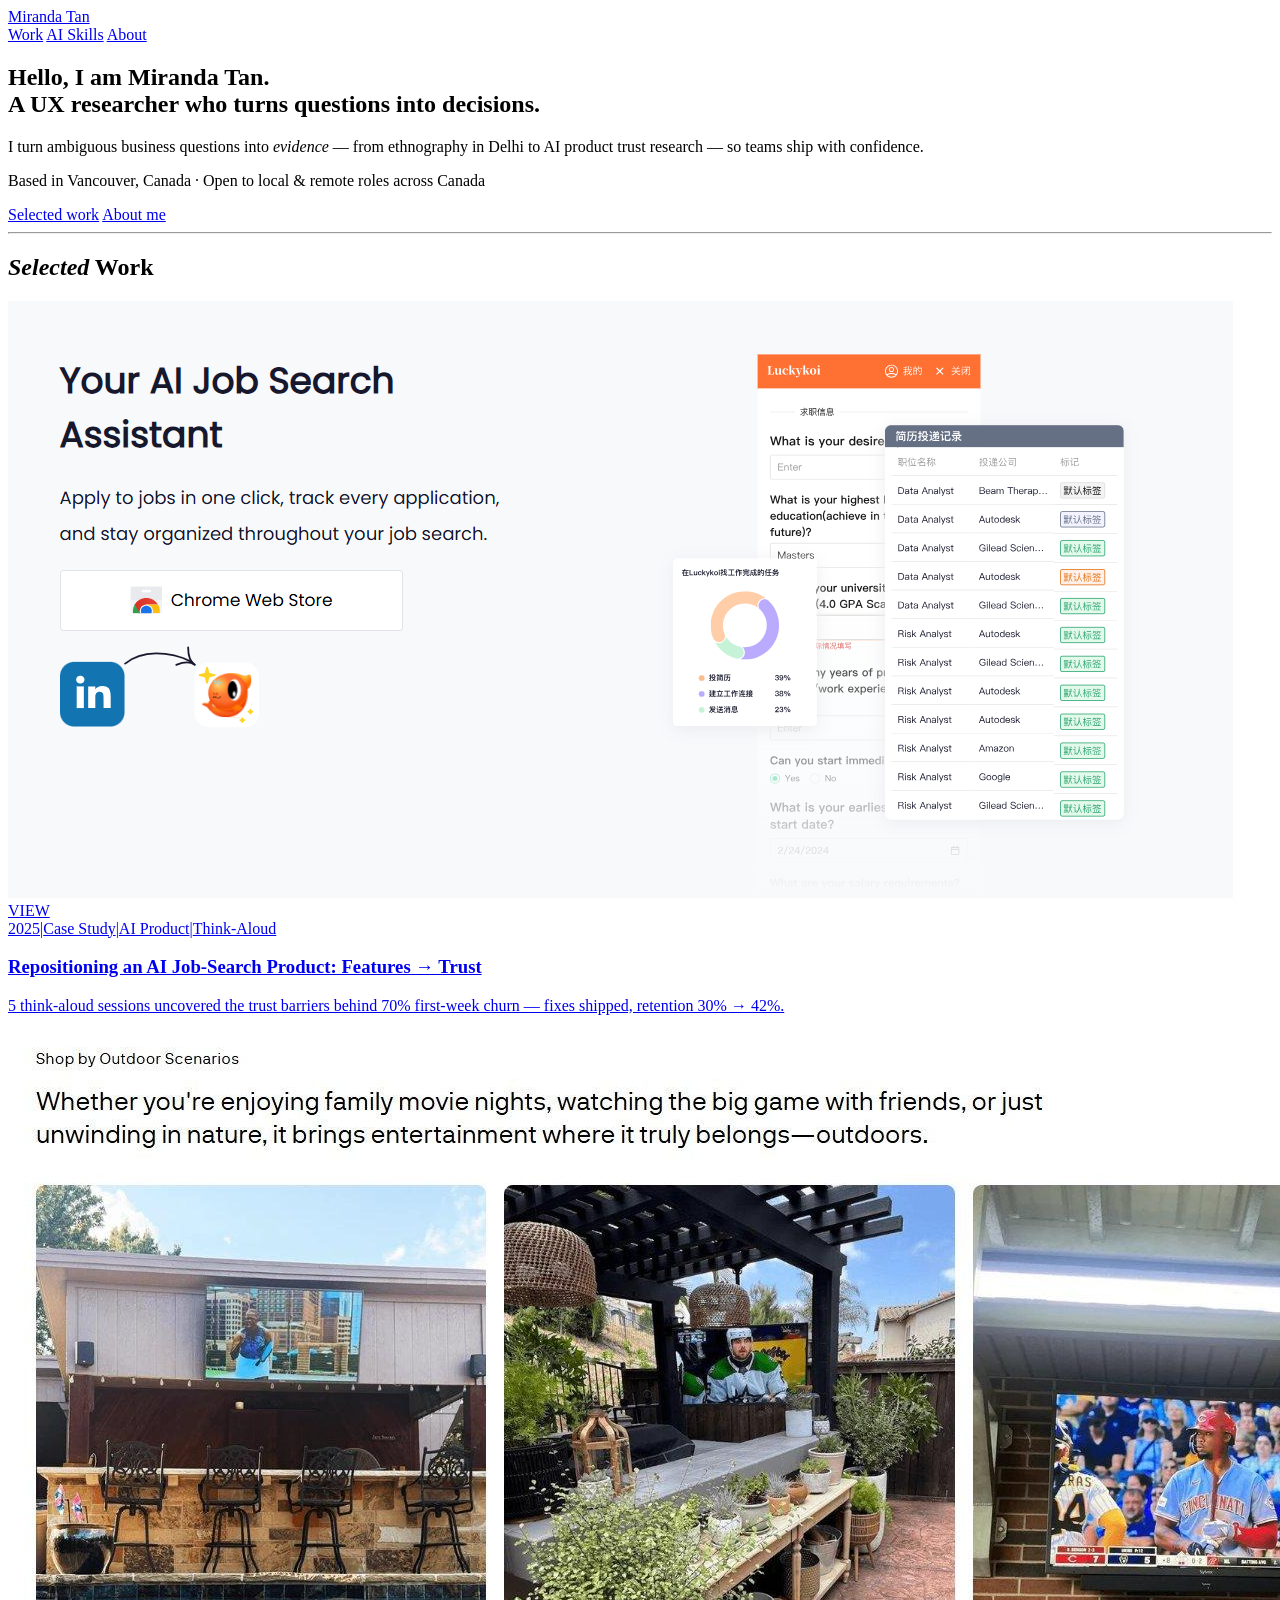
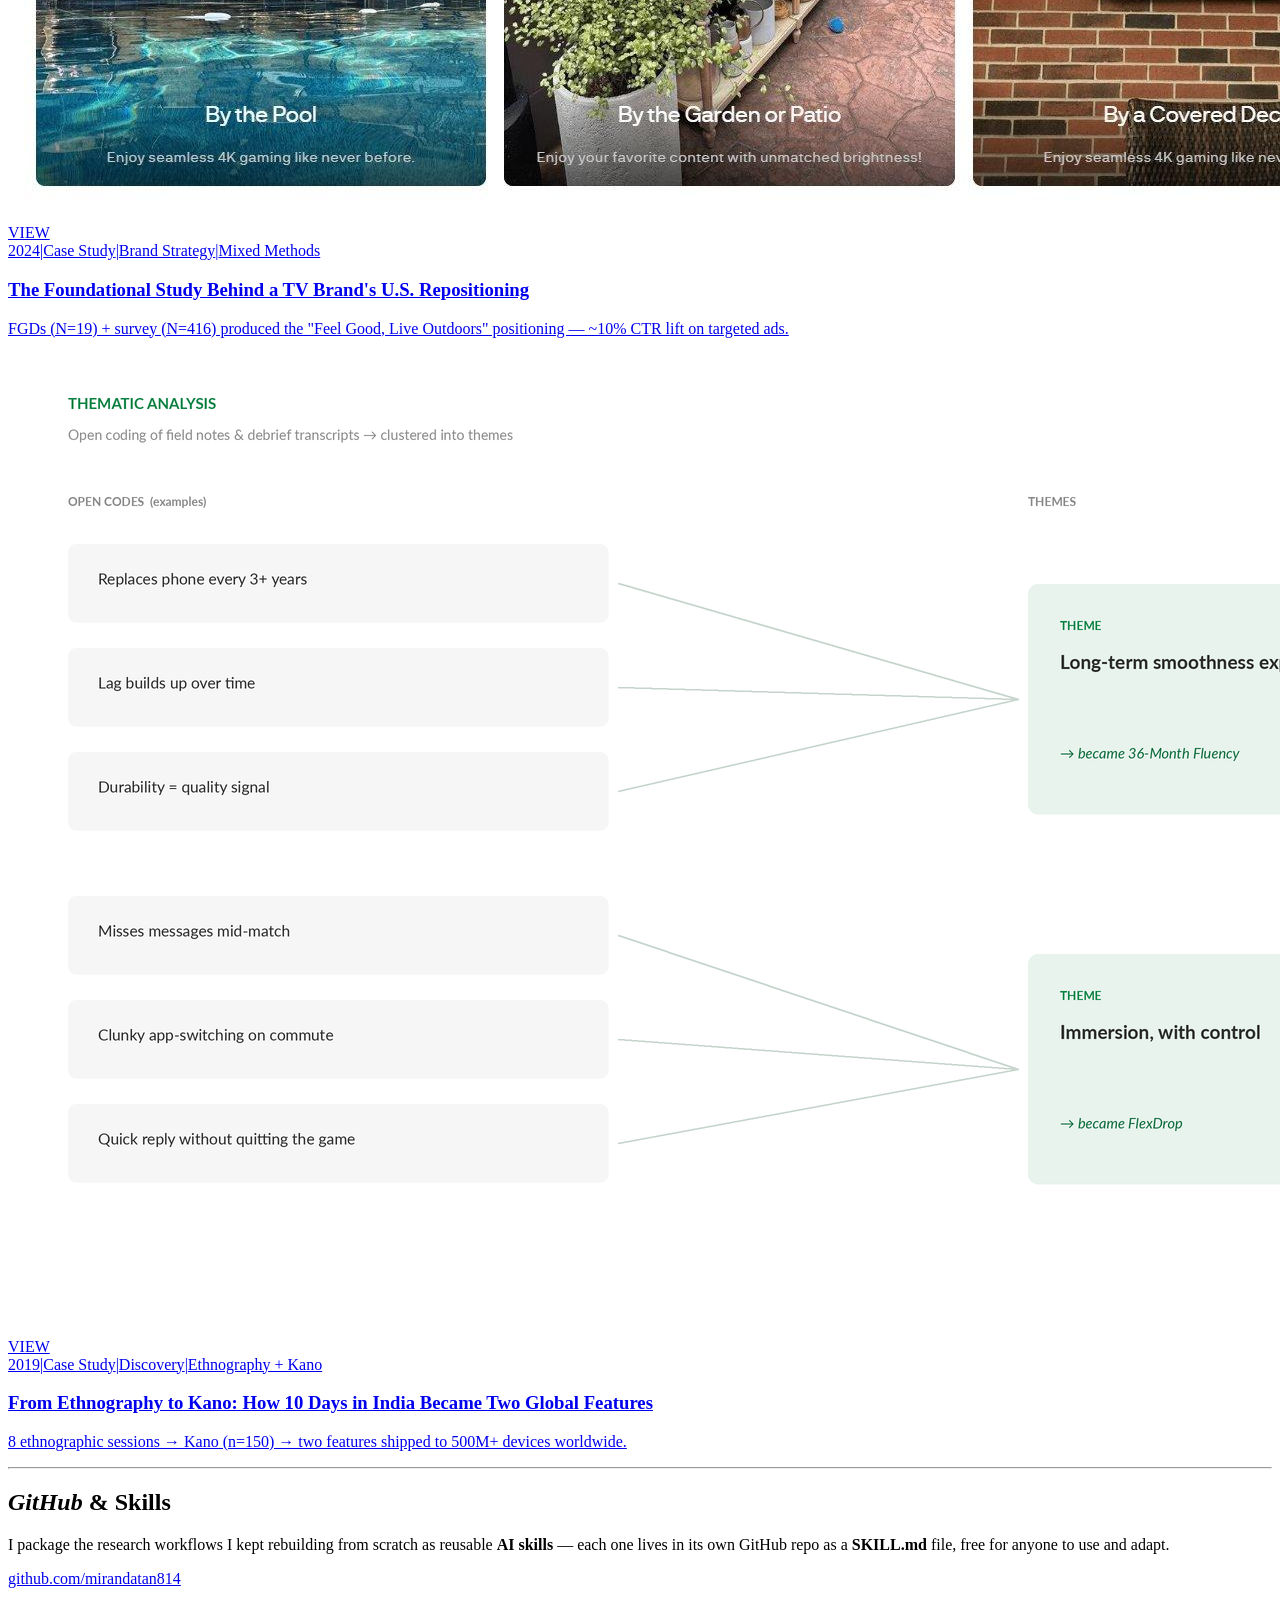
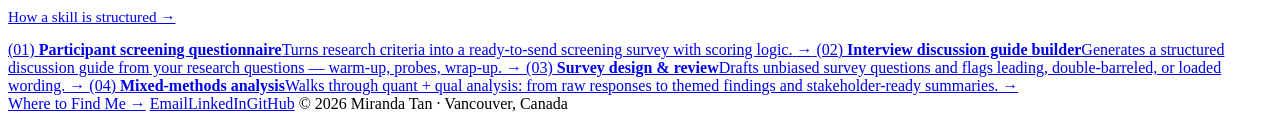
==== index.html @ 045ad78a "Update index.html" ====
<!DOCTYPE html>
<html lang="en">
<head>
<meta charset="UTF-8">
<meta name="viewport" content="width=device-width, initial-scale=1.0">
<title>Miranda Tan — UX Researcher</title>
<meta name="description" content="Portfolio of Miranda Tan, UX Researcher based in Vancouver, Canada.">
<link rel="stylesheet" href="styles.css">
</head>
<body>

<header class="nav">
  <a class="brand" href="index.html"><span class="dot"></span>Miranda Tan</a>
  <nav class="links">
    <a href="work.html">Work</a>
    <a href="skills.html">AI Skills</a>
    <a href="about.html">About</a>
  </nav>
</header>

<main>
  <section class="hero">
    <h1>Hello, I am <span class="serif-it">Miranda Tan</span>.<br>A UX researcher who turns questions into decisions.</h1>
    <p class="sub">I turn ambiguous business questions into <em>evidence</em> — from ethnography in Delhi to AI product trust research — so teams ship with confidence.</p>
    <p class="loc"><span class="pin"></span>Based in Vancouver, Canada · Open to local &amp; remote roles across Canada</p>
    <div class="cta-row">
      <a class="btn" href="work.html">Selected work</a>
      <a class="btn ghost" href="about.html">About me</a>
    </div>
  </section>

  <div class="gradient-band" role="presentation"></div>

  <div class="wrap"><hr class="divider"></div>

  <section class="block">
    <div class="wrap">
      <h2 class="eyebrow"><em>Selected</em> Work</h2>
      <div class="work-grid">
        <a class="work-card" href="case-ai-thinkaloud.html">
          <div class="thumb">
            <img src="images/ai-product.jpg" alt="Luckykoi AI job search assistant">
            <div class="veil"><span>VIEW</span></div>
          </div>
          <div class="tags">2025<span class="sep">|</span>Case Study<span class="sep">|</span>AI Product<span class="sep">|</span>Think-Aloud</div>
          <h3>Repositioning an AI Job-Search Product: Features → Trust</h3>
          <p class="desc">5 think-aloud sessions uncovered the trust barriers behind 70% first-week churn — fixes shipped, retention 30% → 42%.</p>
        </a>
        <a class="work-card" href="case-tv-brand.html">
          <div class="thumb">
            <img src="images/tv-website.jpg" alt="Sylvox website rebuilt around outdoor scenarios">
            <div class="veil"><span>VIEW</span></div>
          </div>
          <div class="tags">2024<span class="sep">|</span>Case Study<span class="sep">|</span>Brand Strategy<span class="sep">|</span>Mixed Methods</div>
          <h3>The Foundational Study Behind a TV Brand's U.S. Repositioning</h3>
          <p class="desc">FGDs (N=19) + survey (N=416) produced the "Feel Good, Live Outdoors" positioning — ~10% CTR lift on targeted ads.</p>
        </a>
        <a class="work-card" href="case-india-gaming.html">
          <div class="thumb">
            <img src="images/india-hero.jpg" alt="Thematic analysis from the India gaming study">
            <div class="veil"><span>VIEW</span></div>
          </div>
          <div class="tags">2019<span class="sep">|</span>Case Study<span class="sep">|</span>Discovery<span class="sep">|</span>Ethnography + Kano</div>
          <h3>From Ethnography to Kano: How 10 Days in India Became Two Global Features</h3>
          <p class="desc">8 ethnographic sessions → Kano (n=150) → two features shipped to 500M+ devices worldwide.</p>
        </a>
      </div>
    </div>
  </section>

  <div class="wrap"><hr class="divider"></div>

  <section class="block">
    <div class="wrap">
      <h2 class="eyebrow"><em>GitHub</em> & Skills</h2>
      <div class="github-grid">
        <div class="github-intro">
          <p>I package the research workflows I kept rebuilding from scratch as reusable <strong>AI skills</strong> — each one lives in its own GitHub repo as a <strong>SKILL.md</strong> file, free for anyone to use and adapt.</p>
          <a class="btn ghost" href="https://github.com/mirandatan814">github.com/mirandatan814</a>
          <p style="margin-top:20px; font-size:0.95rem;"><a href="skills.html" class="dotted">How a skill is structured →</a></p>
        </div>
        <div class="github-list">
          <a class="skill-row" href="https://github.com/mirandatan814">
            <span class="f-num">(01)</span>
            <span class="f-body"><strong>Participant screening questionnaire</strong><span>Turns research criteria into a ready-to-send screening survey with scoring logic.</span></span>
            <span class="f-arrow">→</span>
          </a>
          <a class="skill-row" href="https://github.com/mirandatan814">
            <span class="f-num">(02)</span>
            <span class="f-body"><strong>Interview discussion guide builder</strong><span>Generates a structured discussion guide from your research questions — warm-up, probes, wrap-up.</span></span>
            <span class="f-arrow">→</span>
          </a>
          <a class="skill-row" href="https://github.com/mirandatan814">
            <span class="f-num">(03)</span>
            <span class="f-body"><strong>Survey design &amp; review</strong><span>Drafts unbiased survey questions and flags leading, double-barreled, or loaded wording.</span></span>
            <span class="f-arrow">→</span>
          </a>
          <a class="skill-row" href="https://github.com/mirandatan814">
            <span class="f-num">(04)</span>
            <span class="f-body"><strong>Mixed-methods analysis</strong><span>Walks through quant + qual analysis: from raw responses to themed findings and stakeholder-ready summaries.</span></span>
            <span class="f-arrow">→</span>
          </a>
        </div>
      </div>
    </div>
  </section>
</main>

<footer>
  <div class="wrap">
    <span class="find"><a href="about.html">Where to Find Me →</a></span>
    <span class="flinks"><a href="mailto:mirandatan92@gmail.com">Email</a><a href="https://www.linkedin.com/in/mirandatanuxr/">LinkedIn</a><a href="https://github.com/mirandatan814">GitHub</a></span>
    <span class="copy">© 2026 Miranda Tan · Vancouver, Canada</span>
  </div>
</footer>

</body>
</html>
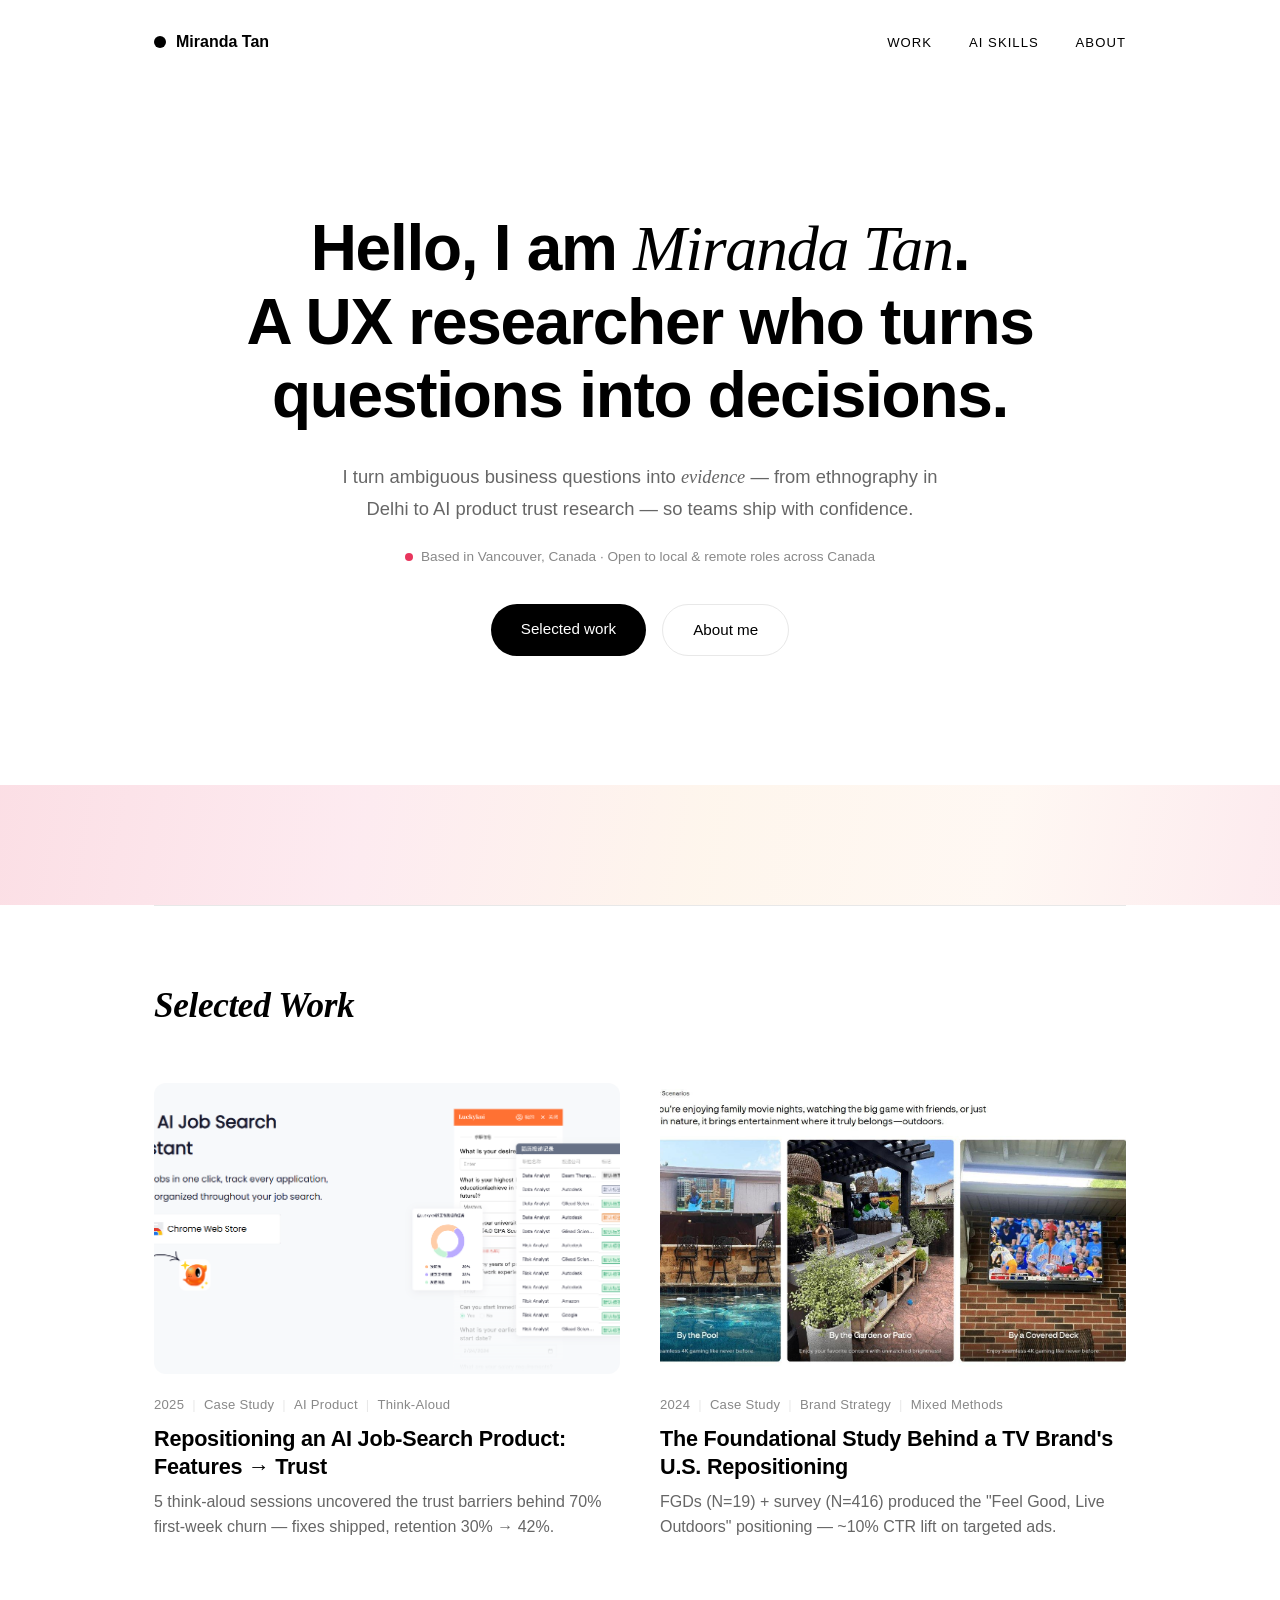
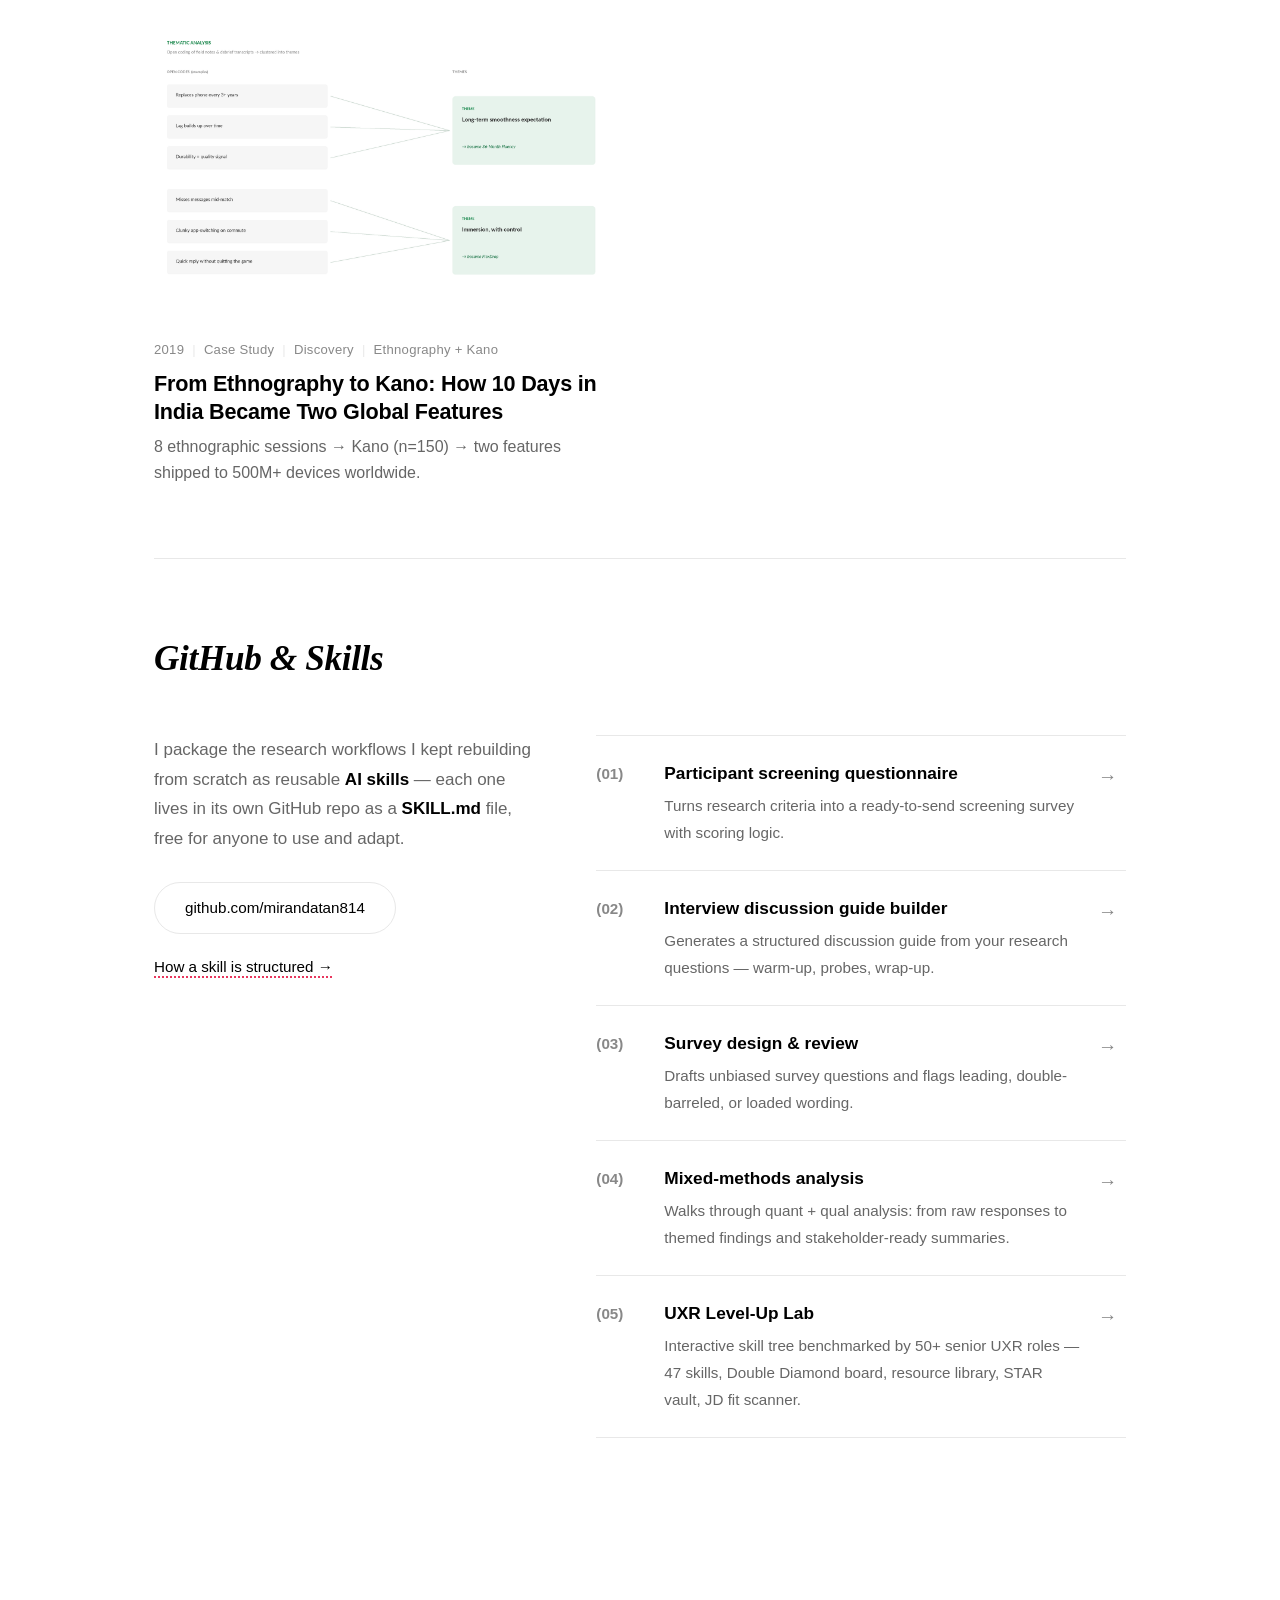
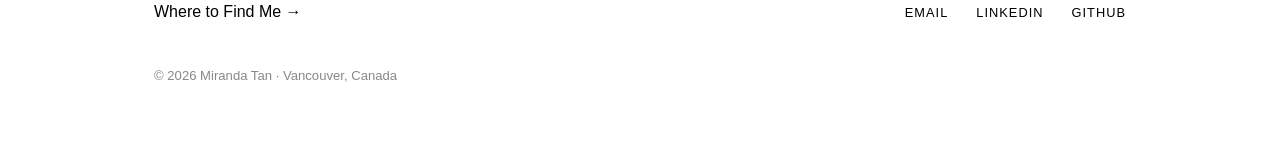
==== commit 5696c2d3: "Add UXR Level-Up Lab to homepage skills" ====
--- a/index.html
+++ b/index.html
@@ -100,6 +100,11 @@
             <span class="f-body"><strong>Mixed-methods analysis</strong><span>Walks through quant + qual analysis: from raw responses to themed findings and stakeholder-ready summaries.</span></span>
             <span class="f-arrow">→</span>
           </a>
+          <a class="skill-row" href="https://github.com/mirandatan814/uxr-level-up-lab">
+            <span class="f-num">(05)</span>
+            <span class="f-body"><strong>UXR Level-Up Lab</strong><span>Interactive skill tree benchmarked by 50+ senior UXR roles — 47 skills, Double Diamond board, resource library, STAR vault, JD fit scanner.</span></span>
+            <span class="f-arrow">→</span>
+          </a>
         </div>
       </div>
     </div>
--- a/styles.css
+++ b/styles.css
@@ -0,0 +1,386 @@
+/* ============================================================
+   Miranda Tan — Portfolio
+   Design language: Swiss minimal + serif-italic accents,
+   one crimson accent, generous whitespace.
+   Fonts: Switzer (sans) + Erode (serif) via Fontshare.
+   ============================================================ */
+@import url('https://api.fontshare.com/v2/css?f[]=switzer@400,500,600,700&f[]=erode@400,400i,500,500i,600&display=swap');
+
+:root {
+  --bg: #ffffff;
+  --panel: #f7f7f7;
+  --ink: #000000;
+  --gray: #666666;
+  --gray-light: #888888;
+  --line: #e8e8e8;
+  --accent: #e8365d;        /* crimson */
+  --accent-soft: #fdeef2;
+  --radius: 12px;
+  --maxw: 1100px;
+  --sans: 'Switzer', -apple-system, BlinkMacSystemFont, 'Segoe UI', 'Helvetica Neue', Arial, sans-serif;
+  --serif: 'Erode', Georgia, 'Times New Roman', serif;
+}
+
+* { box-sizing: border-box; margin: 0; padding: 0; }
+
+html { scroll-behavior: smooth; }
+
+body {
+  font-family: var(--sans);
+  background: var(--bg);
+  color: var(--ink);
+  font-size: 17px;
+  line-height: 1.6;
+  -webkit-font-smoothing: antialiased;
+}
+
+::selection { background: var(--accent); color: #fff; }
+
+a { color: var(--ink); }
+a.dotted { text-decoration: underline dotted var(--accent) 2px; text-underline-offset: 4px; }
+
+/* ---------- 导航 ---------- */
+.nav {
+  max-width: var(--maxw);
+  margin: 0 auto;
+  padding: 28px 64px;
+  display: flex;
+  justify-content: space-between;
+  align-items: center;
+}
+.nav .brand {
+  display: flex; align-items: center; gap: 10px;
+  text-decoration: none; color: var(--ink);
+  font-weight: 600; font-size: 1rem;
+}
+.nav .brand .dot {
+  width: 12px; height: 12px; border-radius: 50%;
+  background: var(--ink);
+}
+.nav .links a {
+  margin-left: 32px;
+  text-decoration: none;
+  color: var(--ink);
+  font-size: 0.82rem; font-weight: 500;
+  letter-spacing: 0.08em; text-transform: uppercase;
+}
+.nav .links a:hover, .nav .links a.active { color: var(--accent); }
+
+/* ---------- 通用版式 ---------- */
+.wrap { max-width: var(--maxw); margin: 0 auto; padding: 0 64px; }
+section.block { padding: 72px 0; }
+.eyebrow {
+  font-family: var(--serif); font-style: italic; font-size: 2.2rem;
+  margin-bottom: 48px; letter-spacing: -0.01em;
+}
+.micro-label {
+  font-size: 0.78rem; font-weight: 500;
+  letter-spacing: 0.1em; text-transform: uppercase;
+  color: var(--gray-light);
+}
+.divider { border: none; border-top: 1px solid var(--line); margin: 0; }
+
+/* ---------- 首页 Hero ---------- */
+.hero {
+  min-height: 78vh;
+  display: flex; flex-direction: column;
+  justify-content: center; align-items: center;
+  text-align: center;
+  padding: 40px 64px;
+}
+.hero h1 {
+  font-size: clamp(2.6rem, 6vw, 4rem);
+  font-weight: 600; line-height: 1.15;
+  letter-spacing: -0.02em;
+  max-width: 900px;
+}
+.hero h1 .serif-it { font-family: var(--serif); font-style: italic; font-weight: 500; }
+.hero .sub {
+  margin-top: 28px;
+  color: var(--gray);
+  font-size: 1.15rem;
+  max-width: 640px; line-height: 1.7;
+}
+.hero .sub em { font-family: var(--serif); }
+.hero .loc {
+  margin-top: 22px;
+  font-size: 0.85rem; color: var(--gray-light);
+  display: flex; align-items: center; gap: 8px;
+}
+.hero .loc .pin {
+  width: 8px; height: 8px; border-radius: 50%;
+  background: var(--accent); display: inline-block;
+}
+.hero .cta-row { margin-top: 36px; display: flex; gap: 16px; }
+.btn {
+  display: inline-block; padding: 13px 30px; border-radius: 999px;
+  background: var(--ink); color: #fff; text-decoration: none;
+  font-weight: 500; font-size: 0.95rem;
+  transition: background 0.2s ease;
+}
+.btn:hover { background: var(--accent); }
+.btn.ghost { background: transparent; color: var(--ink); border: 1px solid var(--line); }
+.btn.ghost:hover { border-color: var(--ink); background: transparent; }
+
+/* ---------- 作品卡片 ---------- */
+.work-grid {
+  display: grid; grid-template-columns: 1fr 1fr;
+  column-gap: 40px; row-gap: 88px;
+}
+.work-card { text-decoration: none; color: var(--ink); display: block; }
+.work-card .thumb {
+  background: var(--panel);
+  border-radius: var(--radius);
+  overflow: hidden;
+  aspect-ratio: 16 / 10;
+  position: relative;
+}
+.work-card .thumb img {
+  width: 100%; height: 100%; object-fit: cover; display: block;
+  transition: transform 0.35s ease;
+}
+.work-card .thumb .veil {
+  position: absolute; inset: 0;
+  background: rgba(0,0,0,0.45);
+  display: flex; align-items: center; justify-content: center;
+  opacity: 0; transition: opacity 0.25s ease;
+}
+.work-card .thumb .veil span {
+  background: var(--accent); color: #fff;
+  font-size: 0.8rem; font-weight: 600; letter-spacing: 0.1em;
+  padding: 10px 26px; border-radius: 999px;
+}
+.work-card:hover .thumb .veil { opacity: 1; }
+.work-card:hover .thumb img { transform: scale(1.03); }
+.work-card .tags {
+  margin-top: 20px;
+  font-size: 0.82rem; color: var(--gray-light);
+  letter-spacing: 0.02em;
+}
+.work-card .tags .sep { margin: 0 8px; color: var(--line); }
+.work-card h3 {
+  margin-top: 10px;
+  font-size: 1.35rem; font-weight: 600;
+  letter-spacing: -0.01em; line-height: 1.3;
+  transition: color 0.2s ease;
+}
+.work-card:hover h3 { color: var(--accent); }
+.work-card p.desc { margin-top: 8px; color: var(--gray); font-size: 1rem; line-height: 1.6; }
+
+/* ---------- 胶囊标签 ---------- */
+.pill {
+  display: inline-flex; align-items: center; gap: 8px;
+  border: 1px solid var(--line); border-radius: 999px;
+  padding: 8px 18px;
+  font-size: 0.78rem; font-weight: 500;
+  letter-spacing: 0.1em; text-transform: uppercase;
+  color: var(--ink);
+}
+.pill .pdot { width: 8px; height: 8px; border-radius: 50%; background: var(--accent); }
+
+/* ---------- 案例页头 ---------- */
+.case-head { padding: 64px 0 0; }
+.case-head .pill { margin-bottom: 32px; }
+.case-title-row {
+  display: grid; grid-template-columns: 1.15fr 1fr;
+  gap: 48px; align-items: start;
+  padding-bottom: 56px;
+}
+.case-title-row h1 {
+  font-family: var(--serif); font-weight: 500;
+  font-size: clamp(2rem, 4vw, 2.9rem);
+  line-height: 1.2; letter-spacing: -0.01em;
+}
+.case-title-row .lede {
+  font-family: var(--serif); font-style: italic;
+  font-size: 1.35rem; line-height: 1.55; color: var(--ink);
+}
+.case-hero-fig { margin: 0 0 72px; }
+.case-hero-fig img {
+  width: 100%; height: auto; display: block;
+  border-radius: 18px;
+}
+.case-hero-fig figcaption { margin-top: 12px; font-size: 0.85rem; color: var(--gray-light); }
+
+/* ---------- 案例正文双栏 ---------- */
+.case-section {
+  display: grid; grid-template-columns: 1fr 1.5fr;
+  gap: 48px;
+  padding: 56px 0;
+  border-top: 1px solid var(--line);
+}
+.case-section .sec-title { position: sticky; top: 40px; align-self: start; }
+.case-section .sec-title h2 {
+  font-family: var(--serif); font-style: italic; font-weight: 500;
+  font-size: 2rem; letter-spacing: -0.01em;
+}
+.case-section .sec-body { font-size: 1.02rem; line-height: 1.75; color: var(--ink); }
+.case-section .sec-body > p { margin-bottom: 18px; }
+.case-section .sec-body > p:last-child { margin-bottom: 0; }
+.case-section .sec-body strong { font-weight: 600; }
+.case-section .sec-body ul { margin: 0 0 18px 20px; }
+.case-section .sec-body li { margin-bottom: 10px; }
+
+/* 信息模块 */
+.info-mod { margin: 8px 0 4px; }
+.info-mod .row {
+  display: grid; grid-template-columns: 130px 1fr; gap: 16px;
+  padding: 14px 0; border-bottom: 1px solid var(--line);
+}
+.info-mod .row:first-child { border-top: 1px solid var(--line); }
+.info-mod .k {
+  font-size: 0.76rem; font-weight: 500;
+  letter-spacing: 0.1em; text-transform: uppercase;
+  color: var(--gray-light); padding-top: 3px;
+}
+.info-mod .v { font-weight: 500; }
+
+/* 编号 findings */
+.finding { padding: 26px 0; border-bottom: 1px solid var(--line); }
+.finding:first-of-type { border-top: 1px solid var(--line); }
+.finding .f-num { color: var(--gray-light); font-size: 0.9rem; font-weight: 500; }
+.finding .f-q {
+  margin-top: 6px; font-weight: 700; font-size: 1.12rem;
+  color: var(--accent); line-height: 1.45;
+}
+.finding .f-a { margin-top: 10px; color: var(--ink); }
+.finding .f-a p { margin-bottom: 12px; }
+
+/* 大字引用 */
+.big-quote {
+  font-family: var(--serif);
+  font-size: clamp(1.5rem, 3vw, 2rem);
+  line-height: 1.45; font-weight: 500;
+  margin: 40px 0; letter-spacing: -0.01em;
+}
+.big-quote .hl { color: var(--accent); font-style: italic; }
+.big-quote .attr {
+  display: block; margin-top: 14px;
+  font-family: var(--sans); font-size: 0.85rem; font-style: normal;
+  color: var(--gray-light);
+}
+.pquote {
+  border-left: 3px solid var(--accent);
+  padding: 6px 0 6px 20px; margin: 24px 0;
+  font-style: italic; font-size: 1.08rem; line-height: 1.7;
+}
+.pquote .attr { display: block; margin-top: 8px; font-size: 0.85rem; font-style: normal; color: var(--gray-light); }
+
+/* callout */
+.callout {
+  background: var(--panel);
+  border-radius: var(--radius);
+  padding: 26px 30px; margin: 28px 0;
+  font-size: 1rem; line-height: 1.7;
+}
+.callout strong { font-weight: 600; }
+
+/* 图 */
+.figure { margin: 32px 0; }
+.figure img {
+  width: 100%; height: auto; display: block;
+  border-radius: var(--radius); border: 1px solid var(--line);
+}
+.figure figcaption { margin-top: 12px; font-size: 0.85rem; color: var(--gray-light); line-height: 1.6; }
+.figure.tall { max-width: 380px; margin-left: auto; margin-right: auto; }
+.figure-row { display: grid; grid-template-columns: 1fr 1fr; gap: 24px; margin: 32px 0; }
+.figure-row .figure { margin: 0; }
+@media (max-width: 640px) { .figure-row { grid-template-columns: 1fr; } }
+
+/* 数据表 */
+table.data { width: 100%; border-collapse: collapse; margin: 24px 0; font-size: 0.95rem; }
+table.data th, table.data td { text-align: left; padding: 12px 14px; border-bottom: 1px solid var(--line); vertical-align: top; }
+table.data th { font-size: 0.76rem; text-transform: uppercase; letter-spacing: 0.08em; color: var(--gray-light); font-weight: 500; }
+table.data td strong { font-weight: 600; }
+
+/* 时间线 */
+.timeline { margin: 24px 0; padding: 0; list-style: none; }
+.timeline li { position: relative; padding: 0 0 22px 28px; border-left: 2px solid var(--line); margin-left: 6px; }
+.timeline li:last-child { padding-bottom: 0; }
+.timeline li::before {
+  content: ""; position: absolute; left: -7px; top: 7px;
+  width: 12px; height: 12px; border-radius: 50%; background: var(--accent);
+}
+.timeline .t-label { font-weight: 600; }
+.timeline .t-text { color: var(--gray); }
+
+.num-list { margin: 20px 0; padding: 0; list-style: none; counter-reset: n; }
+.num-list li { counter-increment: n; margin-bottom: 20px; padding-left: 48px; position: relative; }
+.num-list li::before {
+  content: counter(n, decimal-leading-zero);
+  position: absolute; left: 0; top: 2px;
+  color: var(--gray-light); font-weight: 600; font-size: 0.95rem;
+}
+.num-list li strong { display: block; margin-bottom: 4px; font-size: 1.05rem; }
+
+/* 统计卡片行 */
+.stat-row { display: grid; grid-template-columns: repeat(3, 1fr); gap: 24px; margin: 32px 0; }
+.stat { border-top: 2px solid var(--ink); padding-top: 16px; }
+.stat .n { font-size: 2rem; font-weight: 700; letter-spacing: -0.02em; }
+.stat .n em { font-family: var(--serif); font-style: italic; font-weight: 500; color: var(--accent); }
+.stat .d { margin-top: 6px; color: var(--gray); font-size: 0.92rem; line-height: 1.55; }
+@media (max-width: 640px) { .stat-row { grid-template-columns: 1fr; } }
+
+/* ---------- 渐变带 ---------- */
+.gradient-band {
+  height: 120px;
+  background: linear-gradient(100deg,
+    rgba(232, 54, 93, 0.16) 0%,
+    rgba(240, 98, 140, 0.13) 28%,
+    rgba(247, 178, 103, 0.12) 55%,
+    rgba(253, 205, 170, 0.14) 78%,
+    rgba(232, 54, 93, 0.10) 100%);
+}
+.gradient-band.slim { height: 6px; }
+
+/* ---------- GitHub & Skills 板块 ---------- */
+.github-grid { display: grid; grid-template-columns: 1fr 1.4fr; gap: 64px; align-items: start; }
+.github-intro p { color: var(--gray); line-height: 1.75; margin-bottom: 24px; }
+.github-intro p strong { color: var(--ink); font-weight: 600; }
+.github-intro .btn { margin-top: 4px; }
+.skill-row {
+  display: grid; grid-template-columns: 52px 1fr 28px; gap: 16px; align-items: start;
+  padding: 24px 0; border-bottom: 1px solid var(--line);
+  text-decoration: none; color: var(--ink);
+}
+.skill-row:first-child { border-top: 1px solid var(--line); }
+.skill-row .f-num { color: var(--gray-light); font-weight: 600; font-size: 0.95rem; padding-top: 2px; }
+.skill-row .f-body strong { display: block; font-size: 1.08rem; font-weight: 600; margin-bottom: 4px; transition: color 0.2s ease; }
+.skill-row .f-body span { color: var(--gray); font-size: 0.95rem; line-height: 1.6; }
+.skill-row .f-arrow { color: var(--gray-light); font-size: 1.2rem; padding-top: 2px; transition: transform 0.2s ease, color 0.2s ease; }
+.skill-row:hover .f-body strong { color: var(--accent); }
+.skill-row:hover .f-arrow { color: var(--accent); transform: translateX(5px); }
+@media (max-width: 900px) { .github-grid { grid-template-columns: 1fr; gap: 32px; } }
+
+/* ---------- 页脚 ---------- */
+footer { margin-top: 40px; }
+footer .wrap {
+  padding-top: 48px; padding-bottom: 56px;
+  display: flex; justify-content: space-between; align-items: center;
+  flex-wrap: wrap; gap: 16px;
+}
+footer .find { font-size: 1rem; }
+footer .find a { text-decoration: none; }
+footer .find a:hover { color: var(--accent); }
+footer .flinks a {
+  margin-left: 28px; text-decoration: none;
+  font-size: 0.8rem; font-weight: 500;
+  letter-spacing: 0.08em; text-transform: uppercase;
+  color: var(--ink);
+}
+footer .flinks a:hover { color: var(--accent); }
+footer .copy { width: 100%; margin-top: 24px; font-size: 0.82rem; color: var(--gray-light); }
+
+/* ---------- 响应式 ---------- */
+@media (max-width: 900px) {
+  .case-title-row { grid-template-columns: 1fr; gap: 24px; }
+  .case-section { grid-template-columns: 1fr; gap: 24px; }
+  .case-section .sec-title { position: static; }
+  .work-grid { grid-template-columns: 1fr; row-gap: 64px; }
+}
+@media (max-width: 640px) {
+  .nav, .wrap, .hero { padding-left: 24px; padding-right: 24px; }
+  .nav .links a { margin-left: 18px; }
+  section.block { padding: 52px 0; }
+  .eyebrow { font-size: 1.7rem; }
+}
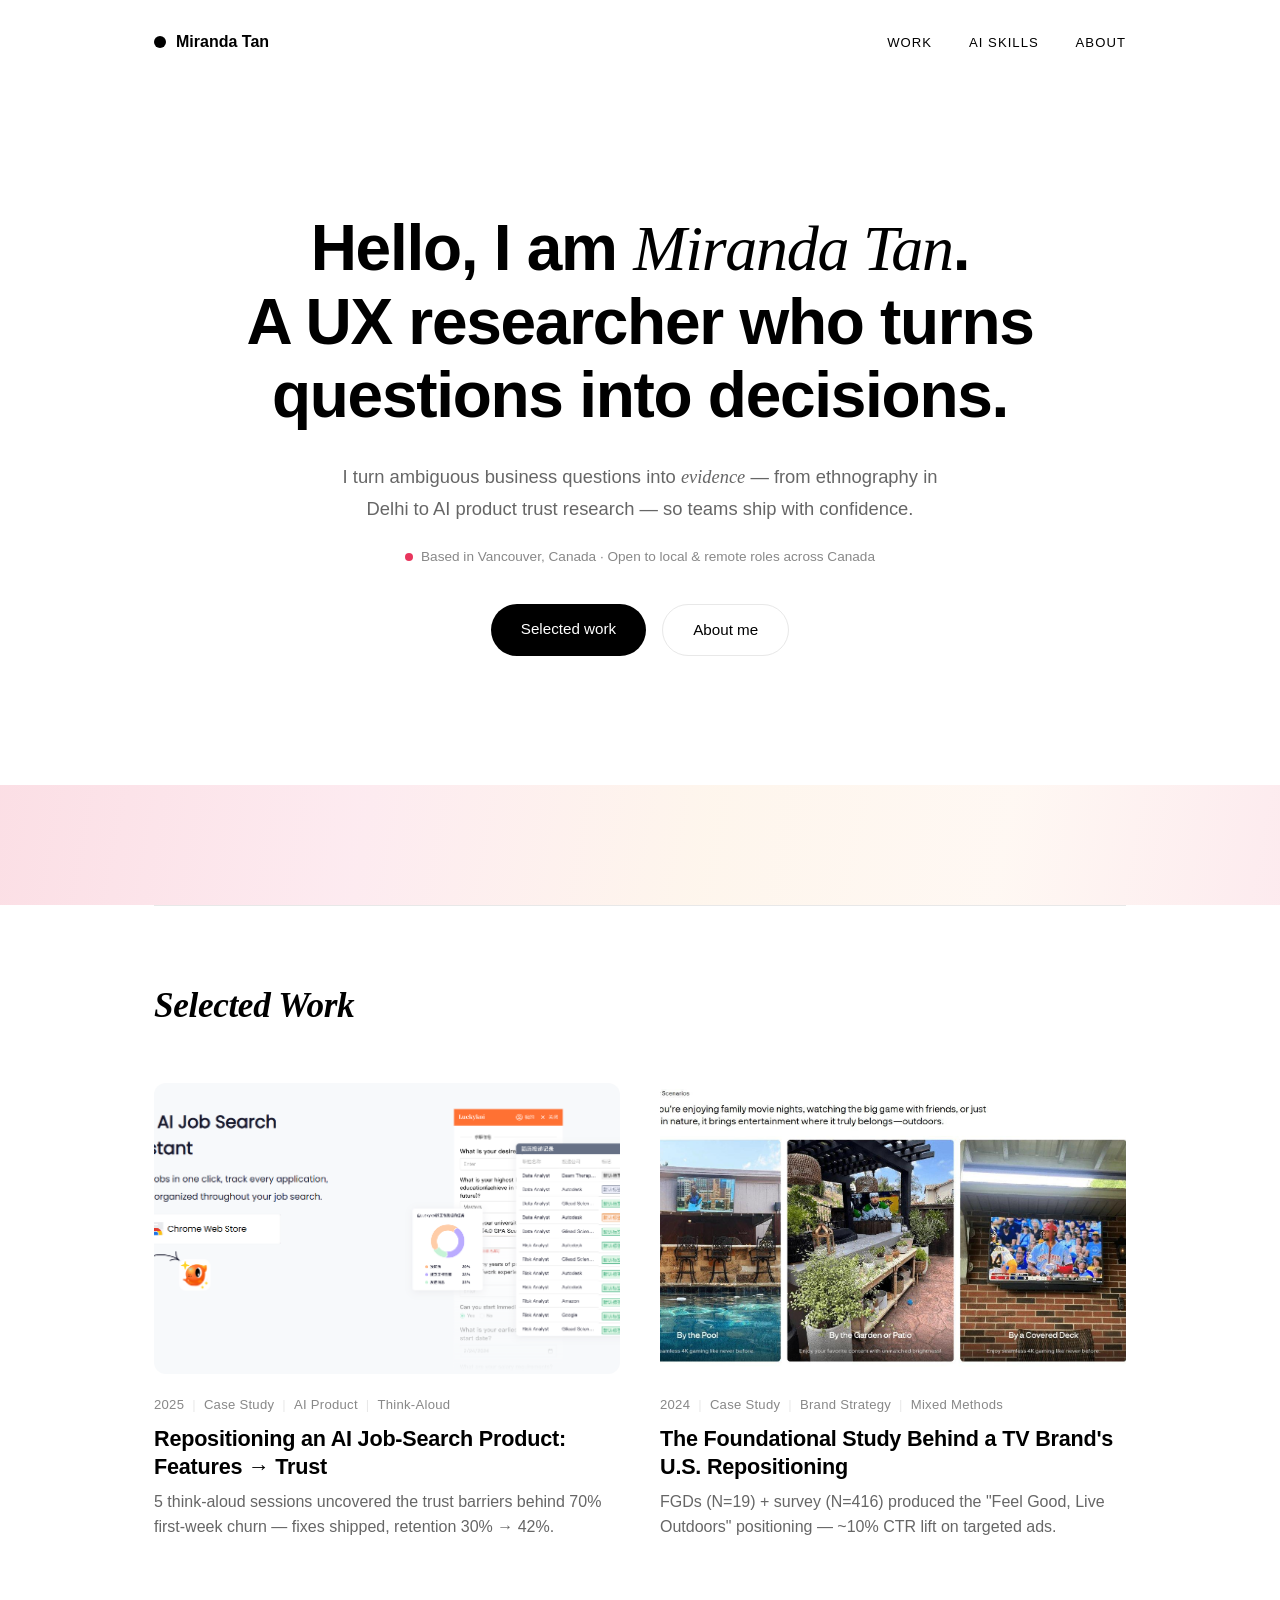
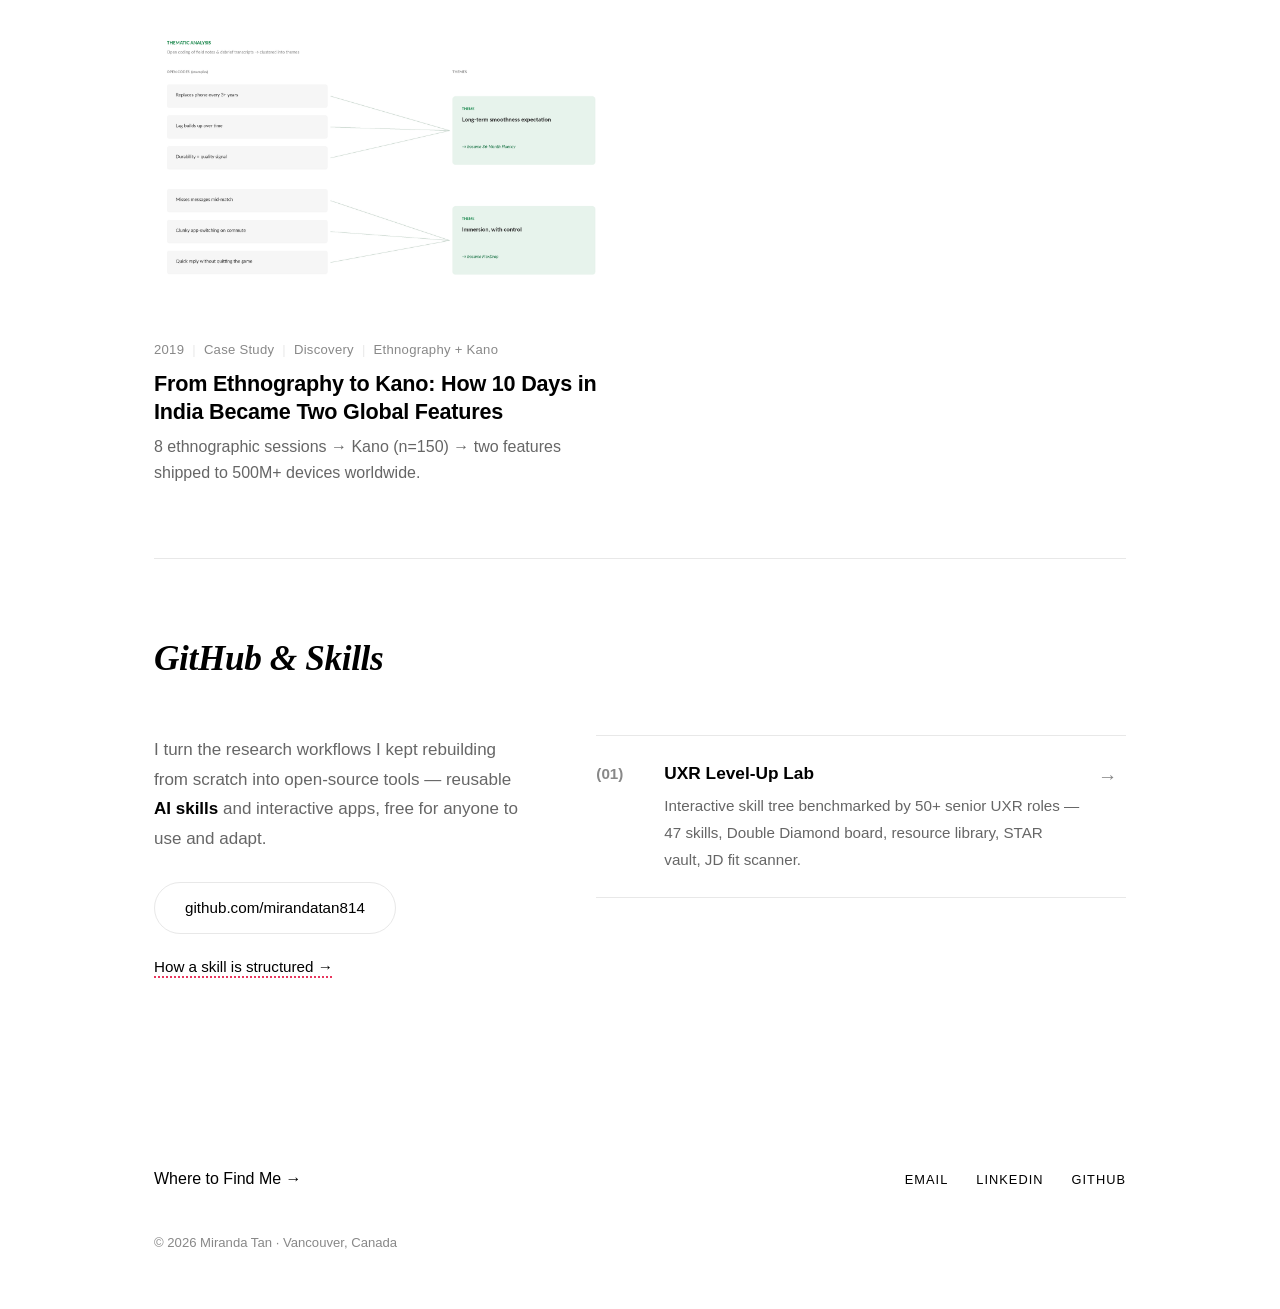
==== commit 70735346: "Remove placeholder skills from homepage, keep UXR Level-Up Lab" ====
--- a/index.html
+++ b/index.html
@@ -75,33 +75,13 @@
       <h2 class="eyebrow"><em>GitHub</em> & Skills</h2>
       <div class="github-grid">
         <div class="github-intro">
-          <p>I package the research workflows I kept rebuilding from scratch as reusable <strong>AI skills</strong> — each one lives in its own GitHub repo as a <strong>SKILL.md</strong> file, free for anyone to use and adapt.</p>
+          <p>I turn the research workflows I kept rebuilding from scratch into open-source tools — reusable <strong>AI skills</strong> and interactive apps, free for anyone to use and adapt.</p>
           <a class="btn ghost" href="https://github.com/mirandatan814">github.com/mirandatan814</a>
           <p style="margin-top:20px; font-size:0.95rem;"><a href="skills.html" class="dotted">How a skill is structured →</a></p>
         </div>
         <div class="github-list">
-          <a class="skill-row" href="https://github.com/mirandatan814">
+          <a class="skill-row" href="https://github.com/mirandatan814/uxr-level-up-lab">
             <span class="f-num">(01)</span>
-            <span class="f-body"><strong>Participant screening questionnaire</strong><span>Turns research criteria into a ready-to-send screening survey with scoring logic.</span></span>
-            <span class="f-arrow">→</span>
-          </a>
-          <a class="skill-row" href="https://github.com/mirandatan814">
-            <span class="f-num">(02)</span>
-            <span class="f-body"><strong>Interview discussion guide builder</strong><span>Generates a structured discussion guide from your research questions — warm-up, probes, wrap-up.</span></span>
-            <span class="f-arrow">→</span>
-          </a>
-          <a class="skill-row" href="https://github.com/mirandatan814">
-            <span class="f-num">(03)</span>
-            <span class="f-body"><strong>Survey design &amp; review</strong><span>Drafts unbiased survey questions and flags leading, double-barreled, or loaded wording.</span></span>
-            <span class="f-arrow">→</span>
-          </a>
-          <a class="skill-row" href="https://github.com/mirandatan814">
-            <span class="f-num">(04)</span>
-            <span class="f-body"><strong>Mixed-methods analysis</strong><span>Walks through quant + qual analysis: from raw responses to themed findings and stakeholder-ready summaries.</span></span>
-            <span class="f-arrow">→</span>
-          </a>
-          <a class="skill-row" href="https://github.com/mirandatan814/uxr-level-up-lab">
-            <span class="f-num">(05)</span>
             <span class="f-body"><strong>UXR Level-Up Lab</strong><span>Interactive skill tree benchmarked by 50+ senior UXR roles — 47 skills, Double Diamond board, resource library, STAR vault, JD fit scanner.</span></span>
             <span class="f-arrow">→</span>
           </a>
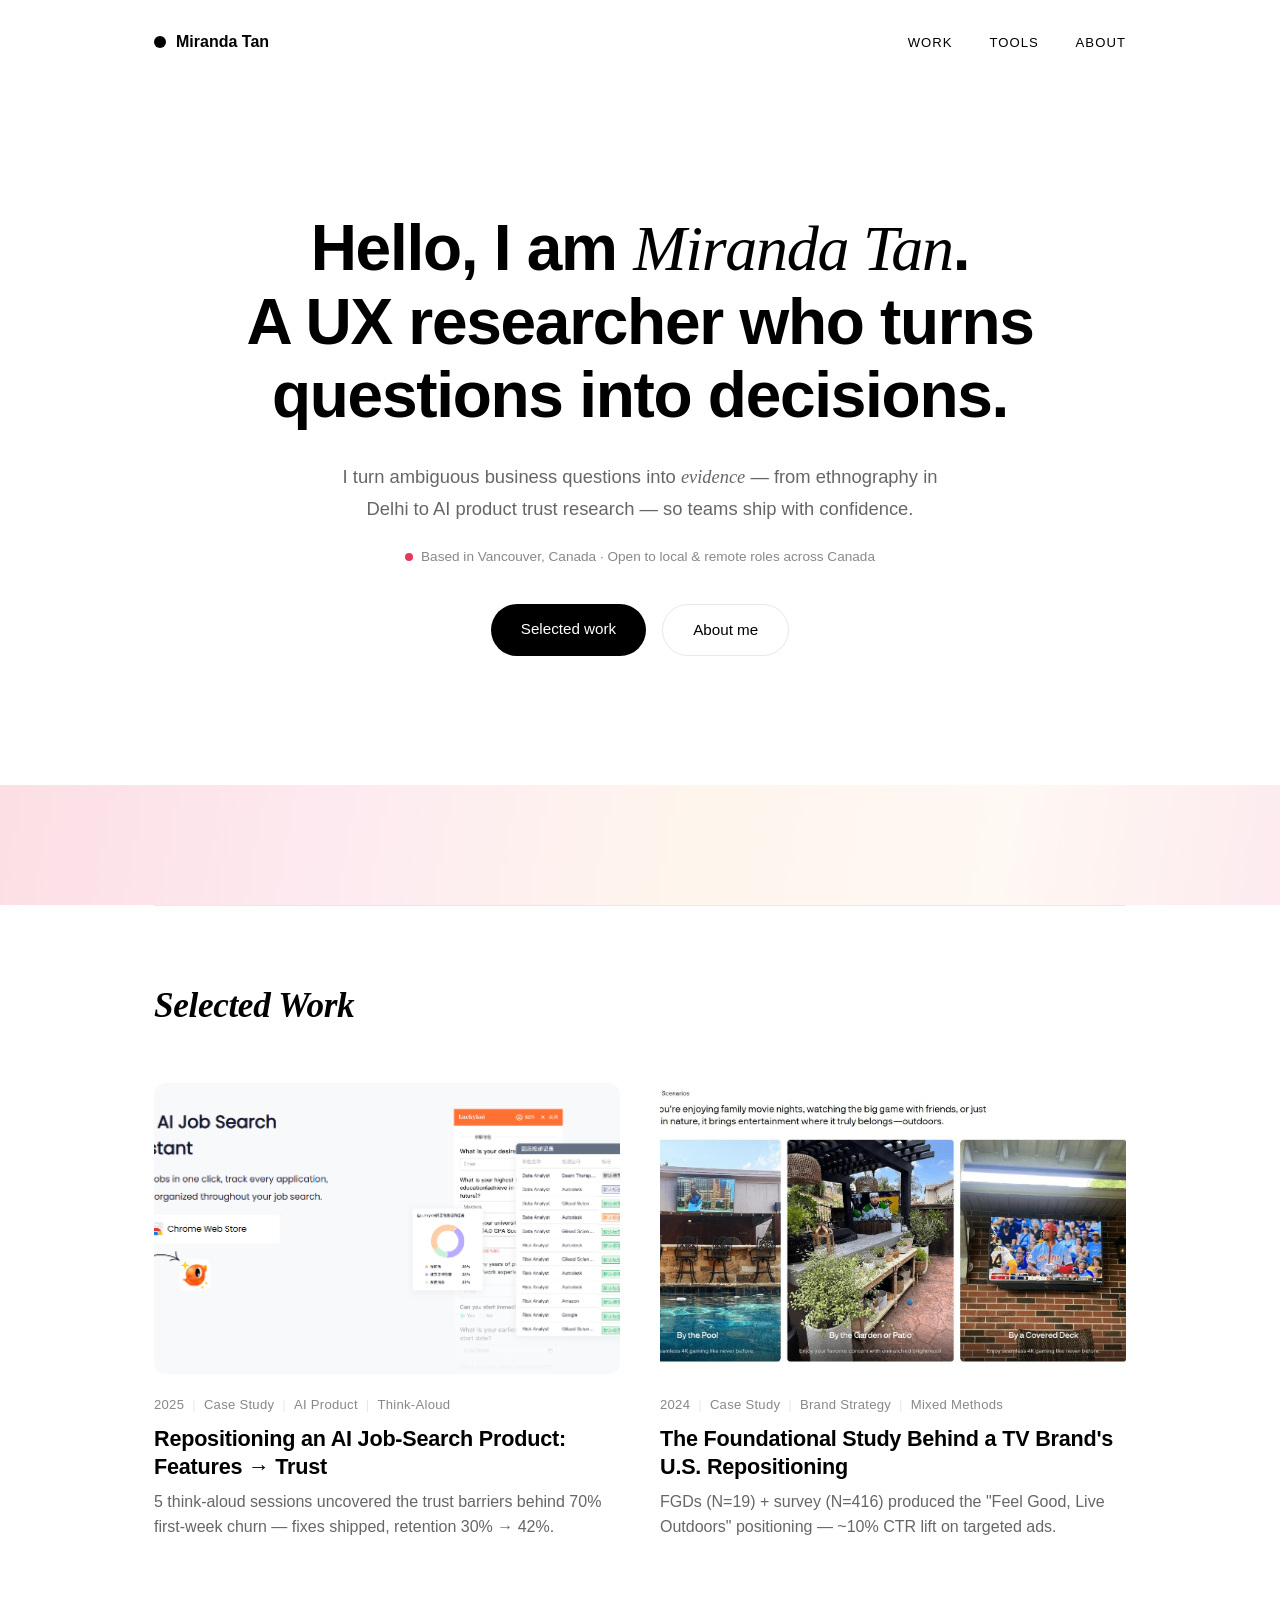
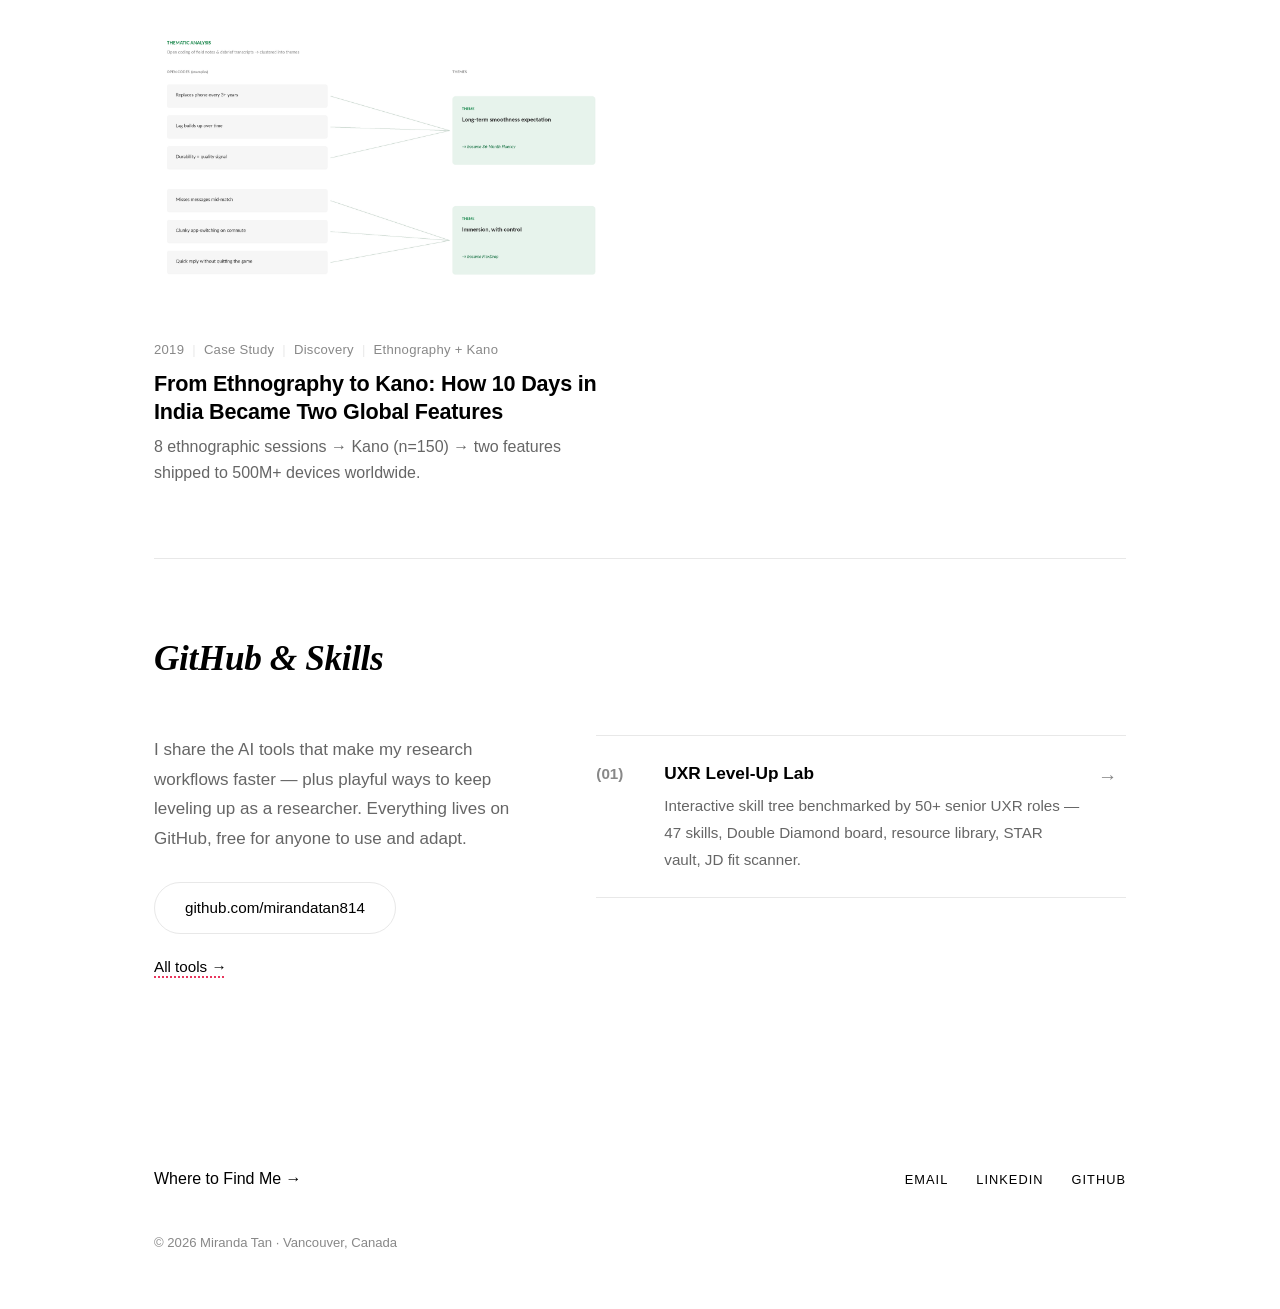
==== commit 3af65a79: "Reframe skills as AI tools for UXR (index.html)" ====
--- a/index.html
+++ b/index.html
@@ -13,7 +13,7 @@
   <a class="brand" href="index.html"><span class="dot"></span>Miranda Tan</a>
   <nav class="links">
     <a href="work.html">Work</a>
-    <a href="skills.html">AI Skills</a>
+    <a href="skills.html">Tools</a>
     <a href="about.html">About</a>
   </nav>
 </header>
@@ -75,9 +75,9 @@
       <h2 class="eyebrow"><em>GitHub</em> & Skills</h2>
       <div class="github-grid">
         <div class="github-intro">
-          <p>I turn the research workflows I kept rebuilding from scratch into open-source tools — reusable <strong>AI skills</strong> and interactive apps, free for anyone to use and adapt.</p>
+          <p>I share the AI tools that make my research workflows faster — plus playful ways to keep leveling up as a researcher. Everything lives on GitHub, free for anyone to use and adapt.</p>
           <a class="btn ghost" href="https://github.com/mirandatan814">github.com/mirandatan814</a>
-          <p style="margin-top:20px; font-size:0.95rem;"><a href="skills.html" class="dotted">How a skill is structured →</a></p>
+          <p style="margin-top:20px; font-size:0.95rem;"><a href="skills.html" class="dotted">All tools →</a></p>
         </div>
         <div class="github-list">
           <a class="skill-row" href="https://github.com/mirandatan814/uxr-level-up-lab">
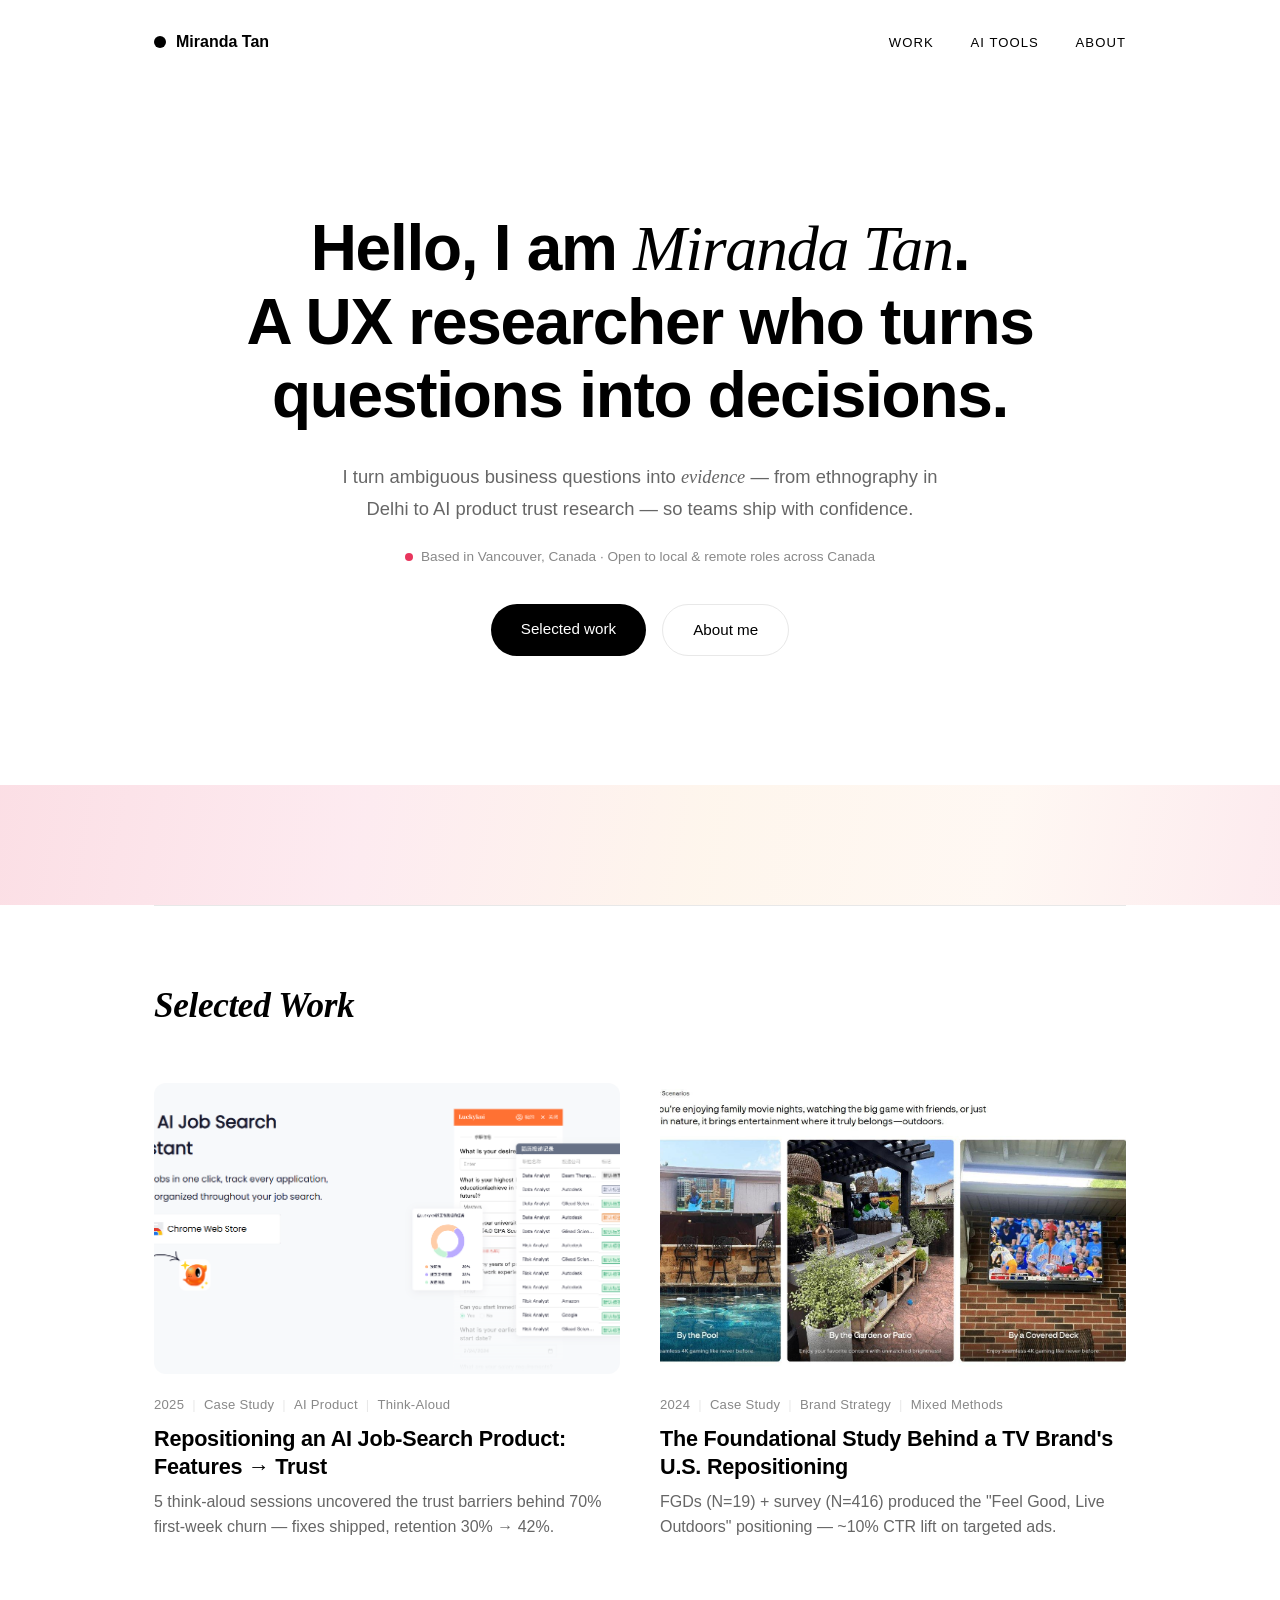
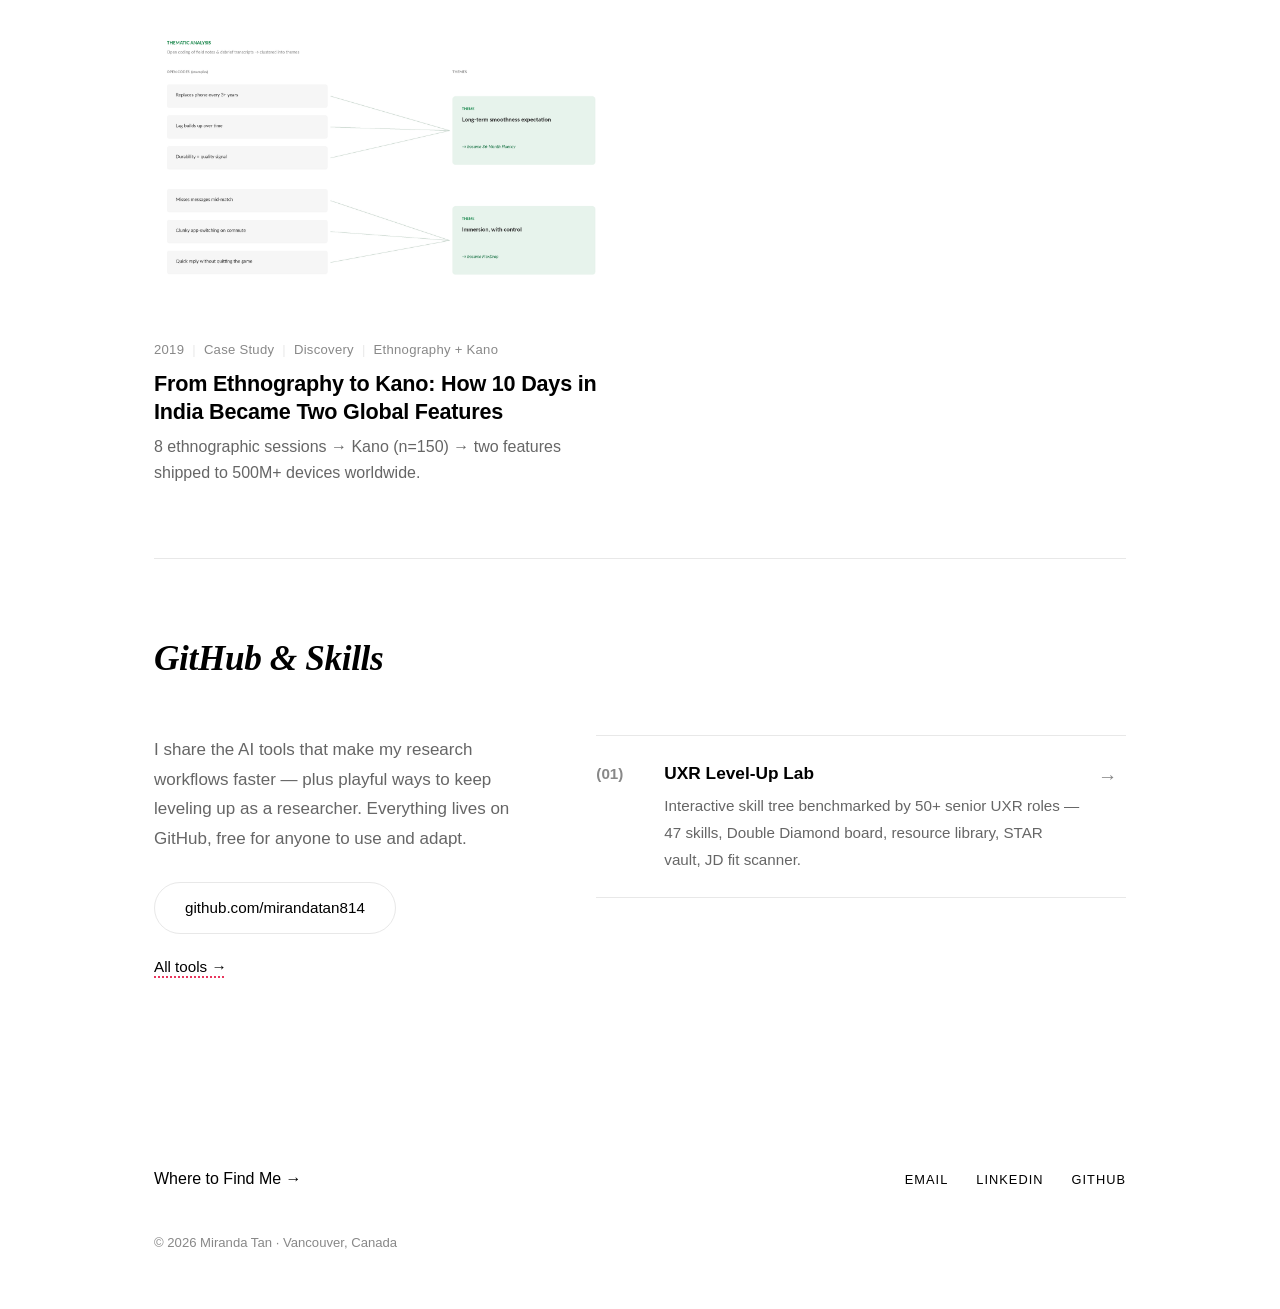
==== commit 6c05797f: "Nav label Tools -> AI Tools (index.html)" ====
--- a/index.html
+++ b/index.html
@@ -13,7 +13,7 @@
   <a class="brand" href="index.html"><span class="dot"></span>Miranda Tan</a>
   <nav class="links">
     <a href="work.html">Work</a>
-    <a href="skills.html">Tools</a>
+    <a href="skills.html">AI Tools</a>
     <a href="about.html">About</a>
   </nav>
 </header>
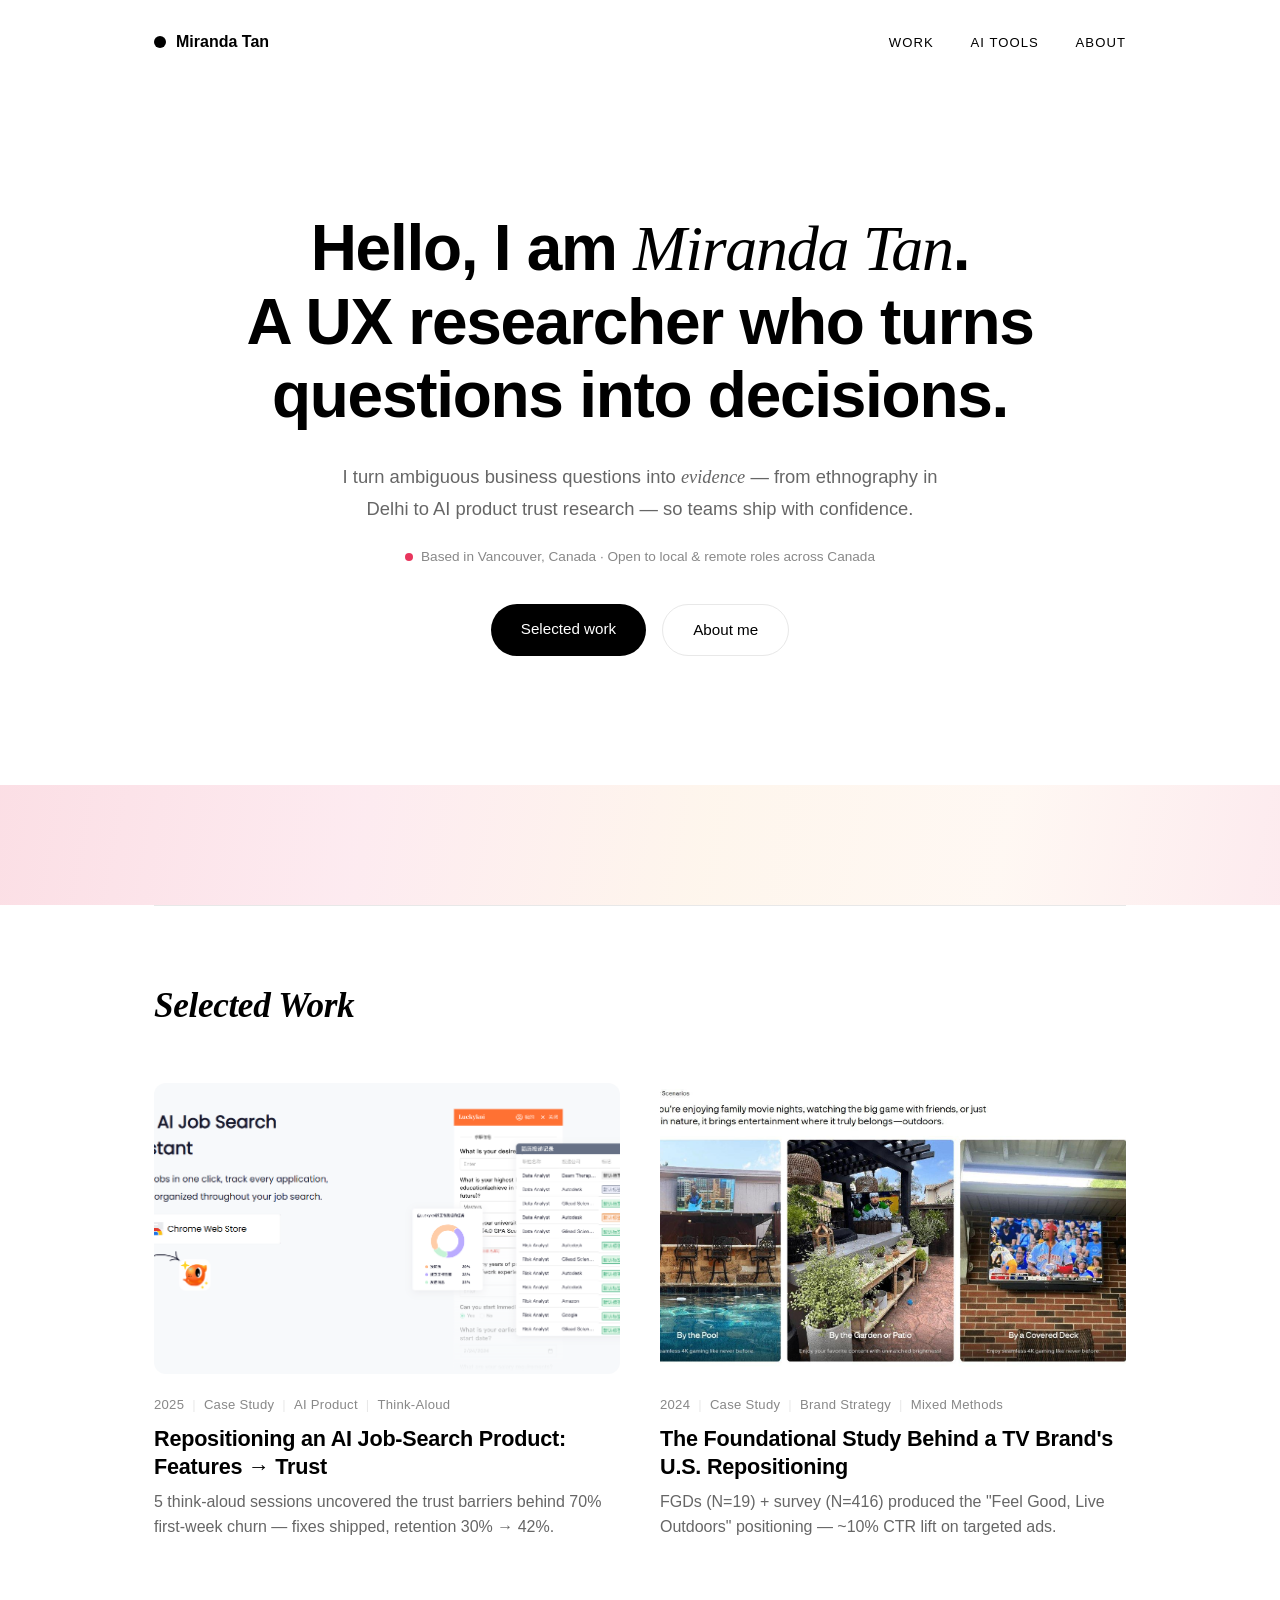
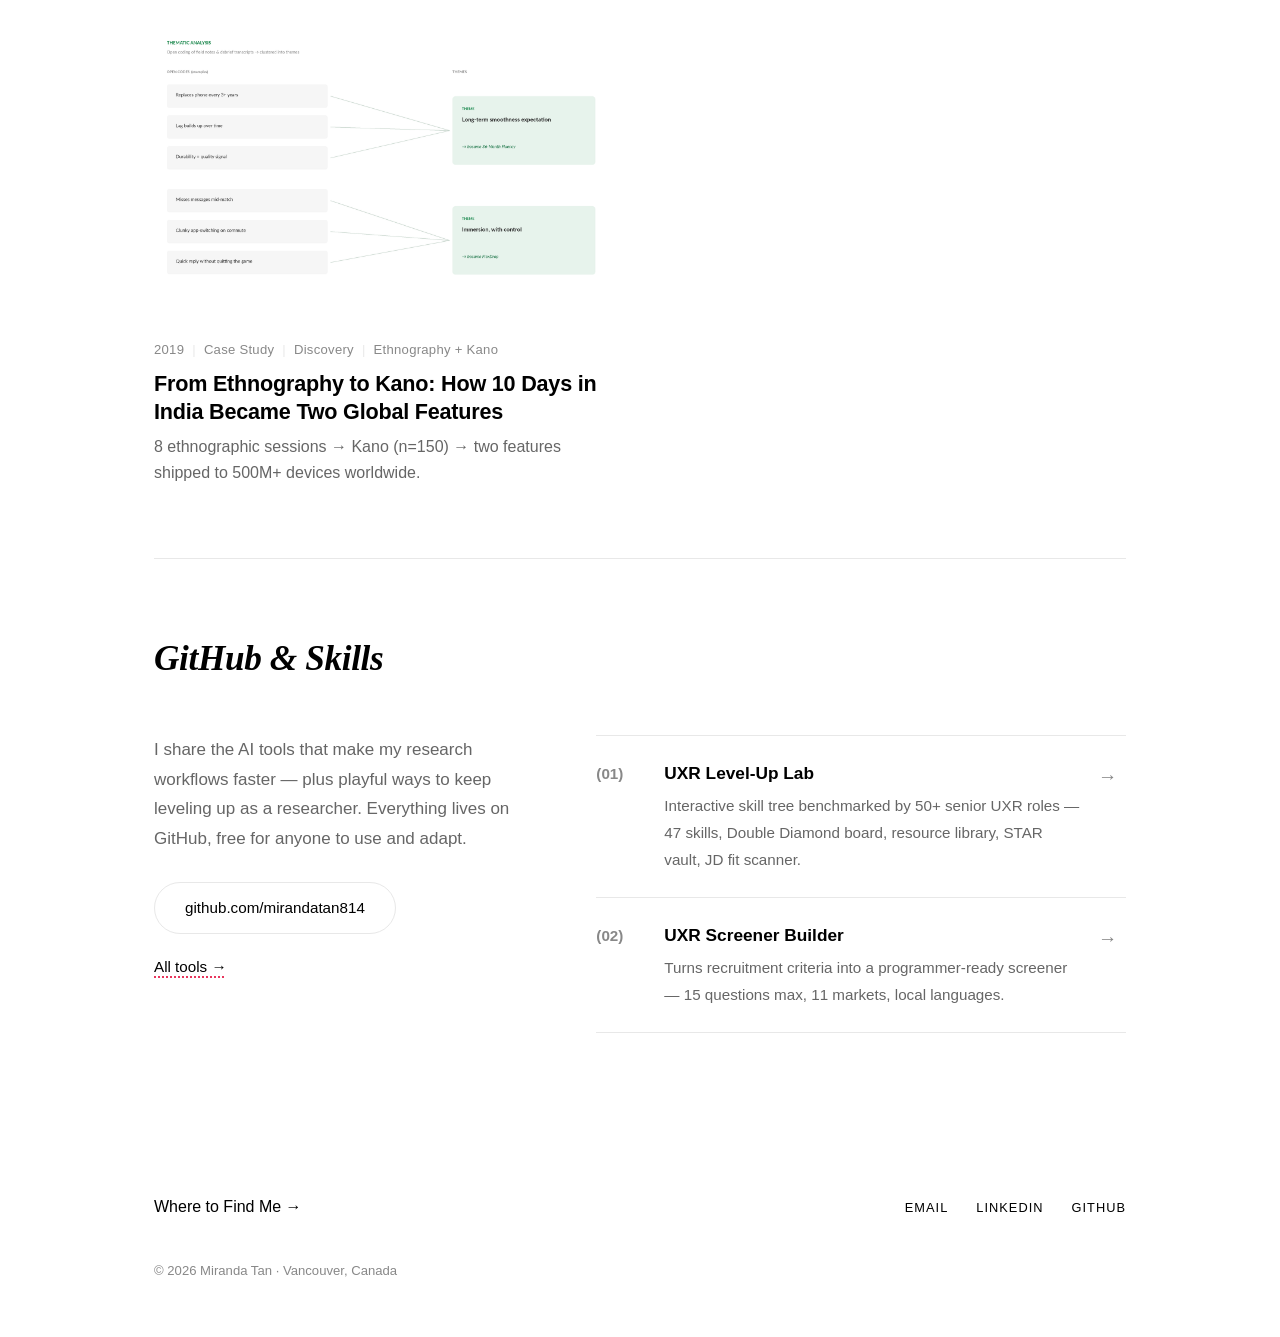
==== commit 2e628ec1: "Add UXR Screener Builder to homepage" ====
--- a/index.html
+++ b/index.html
@@ -85,6 +85,11 @@
             <span class="f-body"><strong>UXR Level-Up Lab</strong><span>Interactive skill tree benchmarked by 50+ senior UXR roles — 47 skills, Double Diamond board, resource library, STAR vault, JD fit scanner.</span></span>
             <span class="f-arrow">→</span>
           </a>
+          <a class="skill-row" href="https://github.com/mirandatan814/uxr-screener-builder">
+            <span class="f-num">(02)</span>
+            <span class="f-body"><strong>UXR Screener Builder</strong><span>Turns recruitment criteria into a programmer-ready screener — 15 questions max, 11 markets, local languages.</span></span>
+            <span class="f-arrow">→</span>
+          </a>
         </div>
       </div>
     </div>
